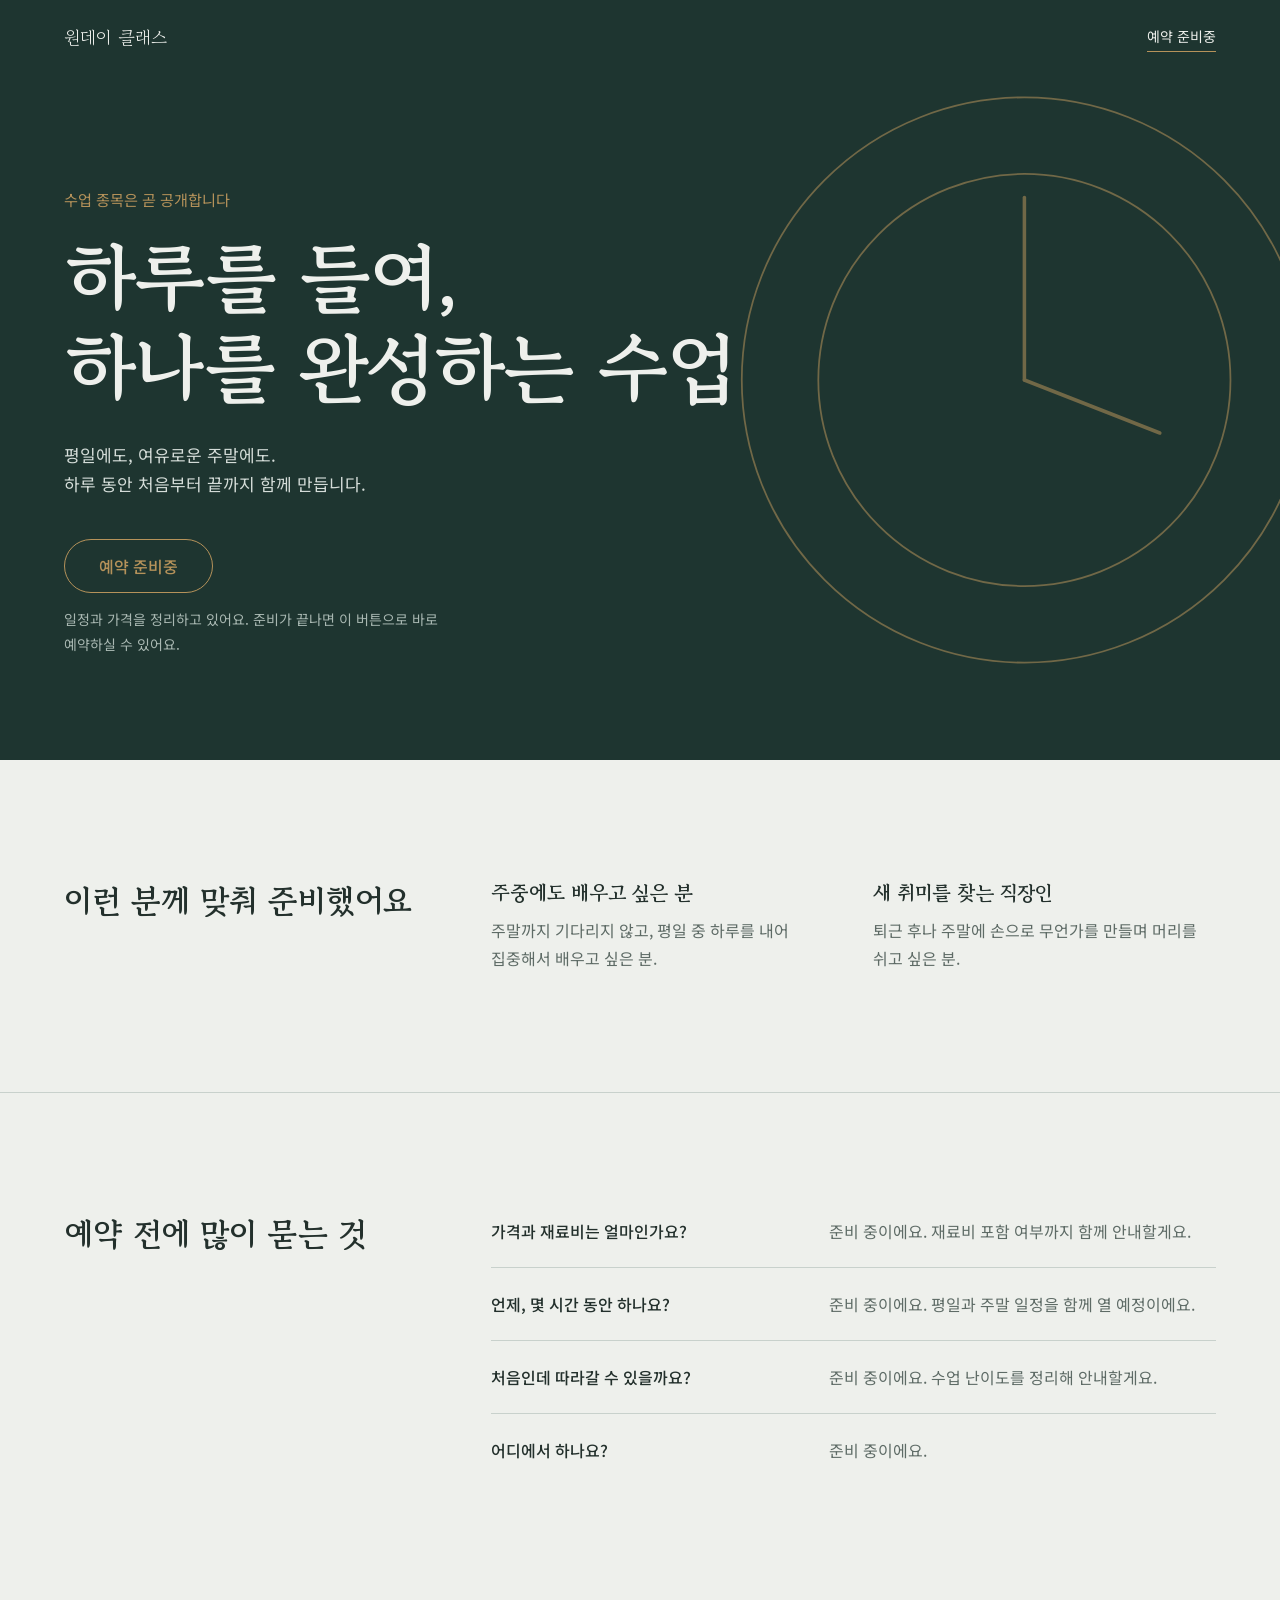
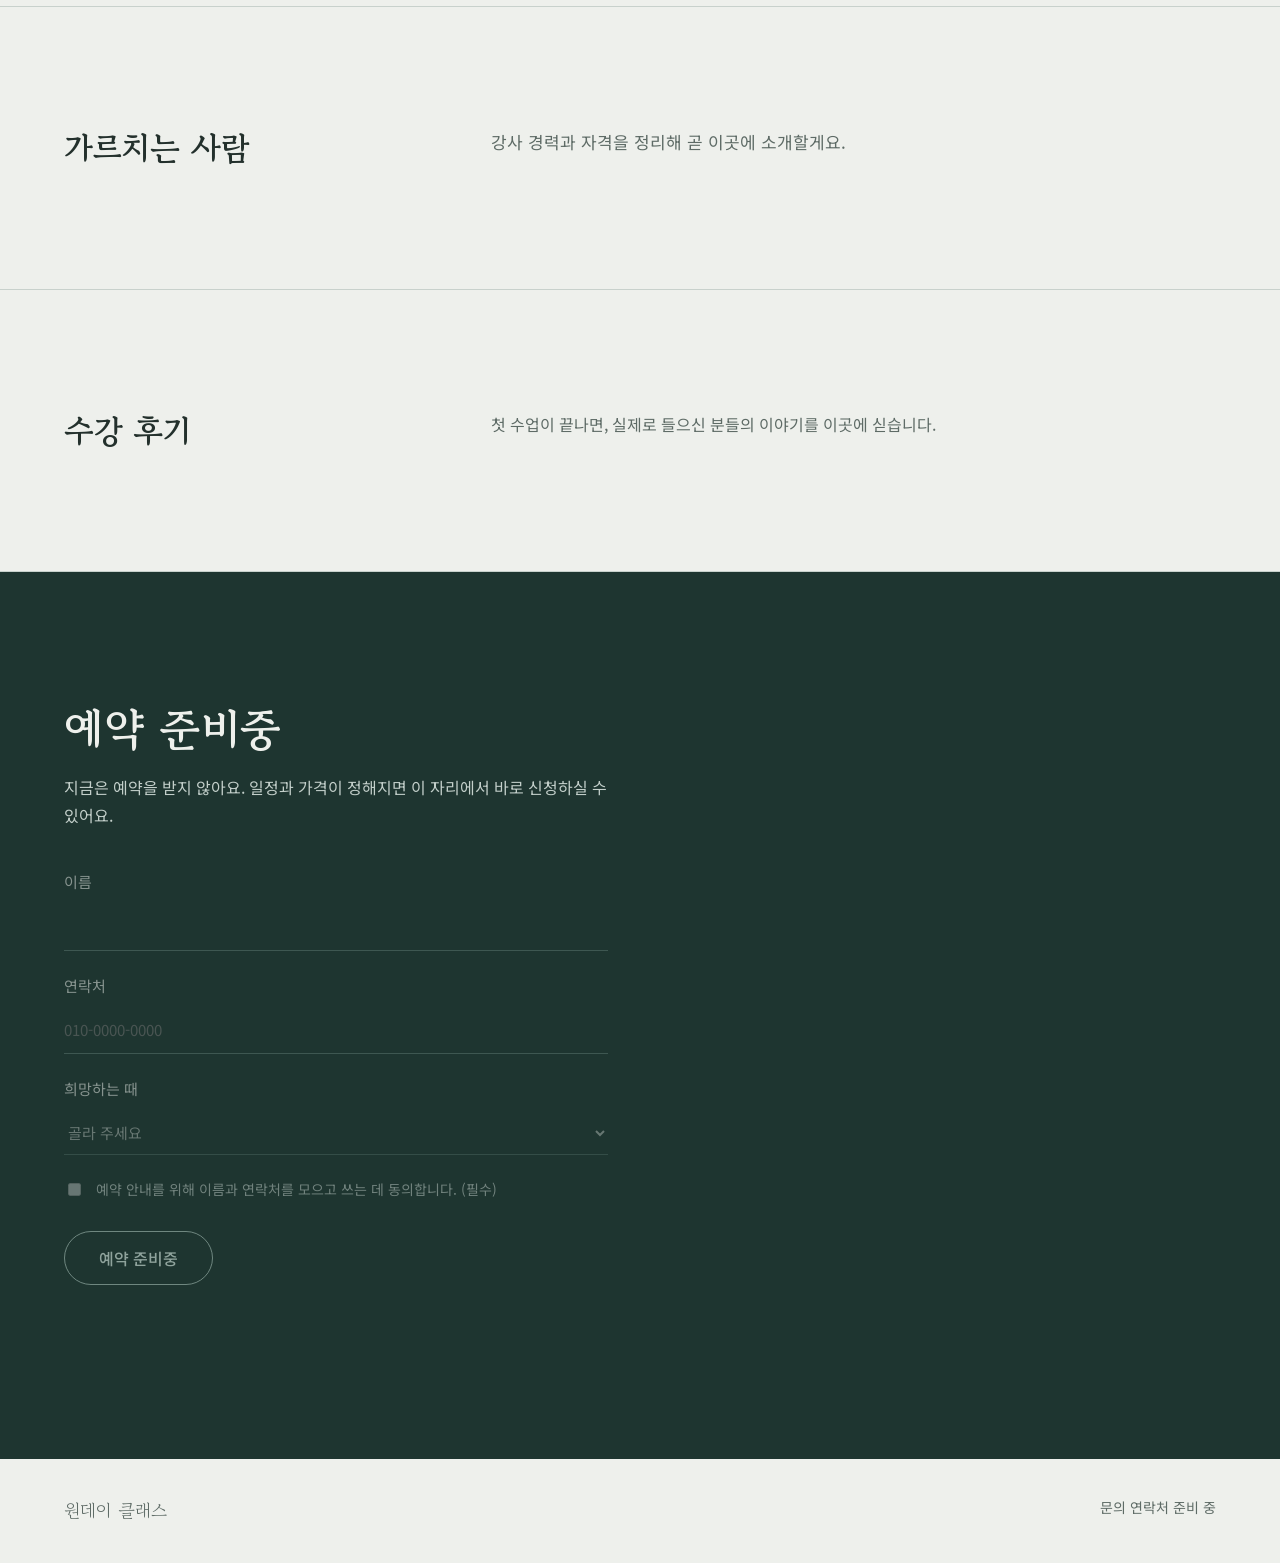
==== index.html @ a544579f "원데이 클래스 한 장짜리 사이트 추가 (예약은 준비중으로 잠금) Co-Authored-By: Claude Opus 5.5 <noreply@anthropic.com>" ====
<!doctype html>
<html lang="ko">
<head>
  <meta charset="utf-8">
  <meta name="viewport" content="width=device-width, initial-scale=1">
  <title>원데이 클래스 — 하루, 하나를 완성하는 수업</title>
  <meta name="description" content="평일에도 주말에도 들을 수 있는 원데이 클래스. 수업 일정과 가격은 지금 준비 중입니다.">
  <link rel="preconnect" href="https://fonts.googleapis.com">
  <link rel="preconnect" href="https://fonts.gstatic.com" crossorigin>
  <link href="https://fonts.googleapis.com/css2?family=Gowun+Batang:wght@400;700&family=Noto+Sans+KR:wght@400;500;700&display=swap" rel="stylesheet">
  <link rel="stylesheet" href="styles.css">
  <script src="config.js"></script>
</head>
<body>
  <header class="topbar">
    <a class="brand" href="#top">원데이 클래스</a>
    <a class="topbar-cta" href="#reserve" data-booking-label>예약 준비중</a>
  </header>

  <main id="top">
    <section class="hero">
      <div class="hero-inner">
        <p class="hero-class" data-fact="className" data-empty="수업 종목은 곧 공개합니다"></p>
        <h1>하루를 들여,<br>하나를 완성하는 수업</h1>
        <p class="hero-sub">평일에도, 여유로운 주말에도.<br>하루 동안 처음부터 끝까지 함께 만듭니다.</p>
        <div class="hero-actions">
          <a class="btn" href="#reserve" data-booking-button aria-disabled="true">예약 준비중</a>
          <p class="hero-note" data-booking-note>일정과 가격을 정리하고 있어요. 준비가 끝나면 이 버튼으로 바로 예약하실 수 있어요.</p>
        </div>
      </div>
      <svg class="hero-dial" viewBox="0 0 200 200" aria-hidden="true">
        <circle cx="100" cy="100" r="96" />
        <circle cx="100" cy="100" r="70" />
        <line x1="100" y1="100" x2="100" y2="38" />
        <line x1="100" y1="100" x2="146" y2="118" />
      </svg>
    </section>

    <section class="block audience" aria-labelledby="audience-title">
      <h2 id="audience-title">이런 분께 맞춰 준비했어요</h2>
      <div class="audience-list">
        <div>
          <h3>주중에도 배우고 싶은 분</h3>
          <p>주말까지 기다리지 않고, 평일 중 하루를 내어 집중해서 배우고 싶은 분.</p>
        </div>
        <div>
          <h3>새 취미를 찾는 직장인</h3>
          <p>퇴근 후나 주말에 손으로 무언가를 만들며 머리를 쉬고 싶은 분.</p>
        </div>
      </div>
    </section>

    <section class="block faq" aria-labelledby="faq-title">
      <h2 id="faq-title">예약 전에 많이 묻는 것</h2>
      <dl>
        <div class="faq-row">
          <dt>가격과 재료비는 얼마인가요?</dt>
          <dd data-fact="price" data-empty="준비 중이에요. 재료비 포함 여부까지 함께 안내할게요."></dd>
        </div>
        <div class="faq-row">
          <dt>언제, 몇 시간 동안 하나요?</dt>
          <dd data-fact="schedule" data-empty="준비 중이에요. 평일과 주말 일정을 함께 열 예정이에요."></dd>
        </div>
        <div class="faq-row">
          <dt>처음인데 따라갈 수 있을까요?</dt>
          <dd data-fact="beginner" data-empty="준비 중이에요. 수업 난이도를 정리해 안내할게요."></dd>
        </div>
        <div class="faq-row">
          <dt>어디에서 하나요?</dt>
          <dd data-fact="location" data-empty="준비 중이에요."></dd>
        </div>
      </dl>
    </section>

    <section class="block teacher" aria-labelledby="teacher-title">
      <h2 id="teacher-title">가르치는 사람</h2>
      <p class="teacher-text" data-fact="teacher" data-empty="강사 경력과 자격을 정리해 곧 이곳에 소개할게요."></p>
    </section>

    <section class="block reviews" aria-labelledby="reviews-title">
      <h2 id="reviews-title">수강 후기</h2>
      <p class="muted">첫 수업이 끝나면, 실제로 들으신 분들의 이야기를 이곳에 싣습니다.</p>
    </section>

    <section class="reserve" id="reserve" aria-labelledby="reserve-title">
      <div class="reserve-inner">
        <h2 id="reserve-title" data-booking-title>예약 준비중</h2>
        <p class="reserve-lead" data-booking-lead>지금은 예약을 받지 않아요. 일정과 가격이 정해지면 이 자리에서 바로 신청하실 수 있어요.</p>

        <form class="reserve-form" data-booking-form novalidate>
          <fieldset data-booking-fieldset disabled>
            <legend class="sr-only">예약 신청서</legend>
            <label>
              <span>이름</span>
              <input type="text" name="name" autocomplete="name" required>
            </label>
            <label>
              <span>연락처</span>
              <input type="tel" name="phone" autocomplete="tel" required placeholder="010-0000-0000">
            </label>
            <label>
              <span>희망하는 때</span>
              <select name="preferred" required>
                <option value="">골라 주세요</option>
                <option value="weekday">평일</option>
                <option value="weekend">주말</option>
              </select>
            </label>
            <label class="consent">
              <input type="checkbox" name="consent" required>
              <span>예약 안내를 위해 이름과 연락처를 모으고 쓰는 데 동의합니다. (필수)</span>
            </label>
            <button class="btn btn-dark" type="submit" data-booking-submit>예약 준비중</button>
          </fieldset>
          <p class="form-status" role="status" data-booking-status></p>
        </form>
      </div>
    </section>
  </main>

  <footer class="footer">
    <p class="brand">원데이 클래스</p>
    <p>문의 <span data-fact="contact" data-empty="연락처 준비 중"></span></p>
  </footer>

  <script src="main.js"></script>
</body>
</html>
---- styles.css ----
:root {
  --pine: #1E3530;      /* 깊은 소나무색 — 첫 화면과 예약 영역 */
  --pine-soft: #2C4A43;
  --stone: #EEF0EC;     /* 차가운 돌빛 바탕 */
  --brass: #B5925A;     /* 놋쇠빛 포인트 — 아껴서 씀 */
  --ink: #23302C;       /* 본문 글자 */
  --mist: #C8D1CC;      /* 구분선 */
  --muted: #5E6B66;

  --serif: "Gowun Batang", "Nanum Myeongjo", serif;
  --sans: "Noto Sans KR", system-ui, sans-serif;

  --gutter: clamp(20px, 5vw, 64px);
  --measure: 38rem;
}

* { box-sizing: border-box; }

html { scroll-behavior: smooth; }
@media (prefers-reduced-motion: reduce) {
  html { scroll-behavior: auto; }
}

body {
  margin: 0;
  background: var(--stone);
  color: var(--ink);
  font-family: var(--sans);
  font-size: 1rem;
  line-height: 1.75;
  word-break: keep-all;
  -webkit-font-smoothing: antialiased;
}

h1, h2, h3 {
  font-family: var(--serif);
  font-weight: 700;
  line-height: 1.3;
  margin: 0;
}

a { color: inherit; }

:focus-visible {
  outline: 2px solid var(--brass);
  outline-offset: 3px;
}

.sr-only {
  position: absolute; width: 1px; height: 1px;
  overflow: hidden; clip: rect(0 0 0 0); white-space: nowrap;
}

/* 윗줄 */
.topbar {
  position: absolute; inset: 0 0 auto 0; z-index: 2;
  display: flex; justify-content: space-between; align-items: center;
  padding: 22px var(--gutter);
  color: var(--stone);
}
.brand {
  font-family: var(--serif);
  font-size: 1.125rem;
  text-decoration: none;
  margin: 0;
}
.topbar-cta {
  font-size: .875rem;
  text-decoration: none;
  border-bottom: 1px solid var(--brass);
  padding-bottom: 2px;
}

/* 첫 화면 */
.hero {
  position: relative;
  overflow: hidden;
  background: var(--pine);
  color: var(--stone);
  min-height: min(92vh, 760px);
  display: flex; align-items: flex-end;
  padding: 140px var(--gutter) clamp(56px, 9vw, 104px);
}
.hero-inner { position: relative; z-index: 1; max-width: 44rem; }
.hero-class {
  color: var(--brass);
  font-size: .95rem;
  margin: 0 0 20px;
}
.hero h1 {
  font-size: clamp(2.4rem, 6.4vw, 4.75rem);
  letter-spacing: -0.02em;
  line-height: 1.18;
}
.hero-sub {
  margin: 28px 0 0;
  max-width: 30rem;
  color: #D5DDD9;
  font-size: 1.0625rem;
}
.hero-actions { margin-top: 40px; }
.hero-note {
  margin: 14px 0 0;
  font-size: .875rem;
  color: #A9B8B2;
  max-width: 26rem;
}

/* 첫 화면의 시계 모양 — '하루'를 나타내는 단 하나의 장식 */
.hero-dial {
  position: absolute;
  right: calc(var(--gutter) * -1 + 2vw);
  top: 50%;
  width: clamp(280px, 46vw, 620px);
  transform: translateY(-50%);
  fill: none;
  stroke: var(--brass);
  stroke-width: .6;
  opacity: .55;
}
.hero-dial line { stroke-width: 1.2; stroke-linecap: round; }

/* 버튼 */
.btn {
  display: inline-block;
  font: 500 1rem/1 var(--sans);
  padding: 18px 34px;
  border: 1px solid var(--brass);
  background: var(--brass);
  color: var(--pine);
  text-decoration: none;
  border-radius: 999px;
  cursor: pointer;
  transition: background-color .2s, color .2s;
}
.btn:hover { background: transparent; color: var(--brass); }
.btn.is-closed,
.btn:disabled {
  background: transparent;
  color: var(--brass);
  cursor: not-allowed;
}
.btn-dark { background: var(--stone); border-color: var(--stone); color: var(--pine); }
.btn-dark:hover { background: transparent; color: var(--stone); }
.btn-dark:disabled { background: transparent; border-color: #6F8780; color: #8FA39C; }

/* 본문 영역 */
.block {
  padding: clamp(64px, 10vw, 120px) var(--gutter);
  display: grid;
  grid-template-columns: minmax(0, 1fr) minmax(0, 2fr);
  gap: 24px 64px;
  border-bottom: 1px solid var(--mist);
}
.block h2 { font-size: clamp(1.5rem, 2.6vw, 2rem); }
.muted { color: var(--muted); margin: 0; }

.audience-list {
  display: grid;
  grid-template-columns: repeat(2, minmax(0, 1fr));
  gap: 40px;
}
.audience-list h3 { font-size: 1.25rem; margin-bottom: 10px; }
.audience-list p { margin: 0; color: var(--muted); }

.faq dl { margin: 0; }
.faq-row {
  display: grid;
  grid-template-columns: minmax(0, 1fr) minmax(0, 1.3fr);
  gap: 8px 40px;
  padding: 22px 0;
  border-top: 1px solid var(--mist);
}
.faq-row:first-child { border-top: 0; padding-top: 4px; }
.faq dt { font-weight: 500; }
.faq dd { margin: 0; color: var(--muted); }
.faq dd.is-set, .teacher-text.is-set { color: var(--ink); }

.teacher-text { margin: 0; max-width: var(--measure); color: var(--muted); font-size: 1.0625rem; }

/* 예약 */
.reserve {
  background: var(--pine);
  color: var(--stone);
  padding: clamp(72px, 11vw, 128px) var(--gutter);
}
.reserve-inner { max-width: 34rem; }
.reserve h2 { font-size: clamp(1.9rem, 4vw, 2.75rem); }
.reserve-lead { color: #C3CFCA; margin: 16px 0 40px; }

.reserve-form fieldset { border: 0; margin: 0; padding: 0; display: grid; gap: 22px; }
.reserve-form fieldset:disabled label { opacity: .5; }
.reserve-form label { display: grid; gap: 8px; font-size: .9375rem; }
.reserve-form input[type="text"],
.reserve-form input[type="tel"],
.reserve-form select {
  font: inherit;
  color: var(--stone);
  background: transparent;
  border: 0;
  border-bottom: 1px solid #5F7A72;
  padding: 10px 0;
  border-radius: 0;
}
.reserve-form select option { color: var(--ink); }
.reserve-form input:focus-visible,
.reserve-form select:focus-visible { outline: none; border-bottom-color: var(--brass); }
.reserve-form .consent {
  grid-template-columns: auto 1fr;
  align-items: start;
  gap: 12px;
  font-size: .875rem;
  color: #C3CFCA;
}
.reserve-form .consent input { margin-top: 6px; accent-color: var(--brass); }
.reserve-form .btn { justify-self: start; margin-top: 8px; }
.form-status { min-height: 1.75em; margin: 18px 0 0; color: var(--brass); }

/* 아랫줄 */
.footer {
  display: flex; justify-content: space-between; flex-wrap: wrap; gap: 8px 24px;
  padding: 36px var(--gutter);
  font-size: .875rem;
  color: var(--muted);
}
.footer p { margin: 0; }

/* 휴대폰 */
@media (max-width: 760px) {
  .block { grid-template-columns: 1fr; }
  .audience-list { grid-template-columns: 1fr; gap: 28px; }
  .faq-row { grid-template-columns: 1fr; }
  .hero-dial { top: 18%; right: -30%; width: 120vw; opacity: .3; }
  .hero h1 br { display: none; }
}
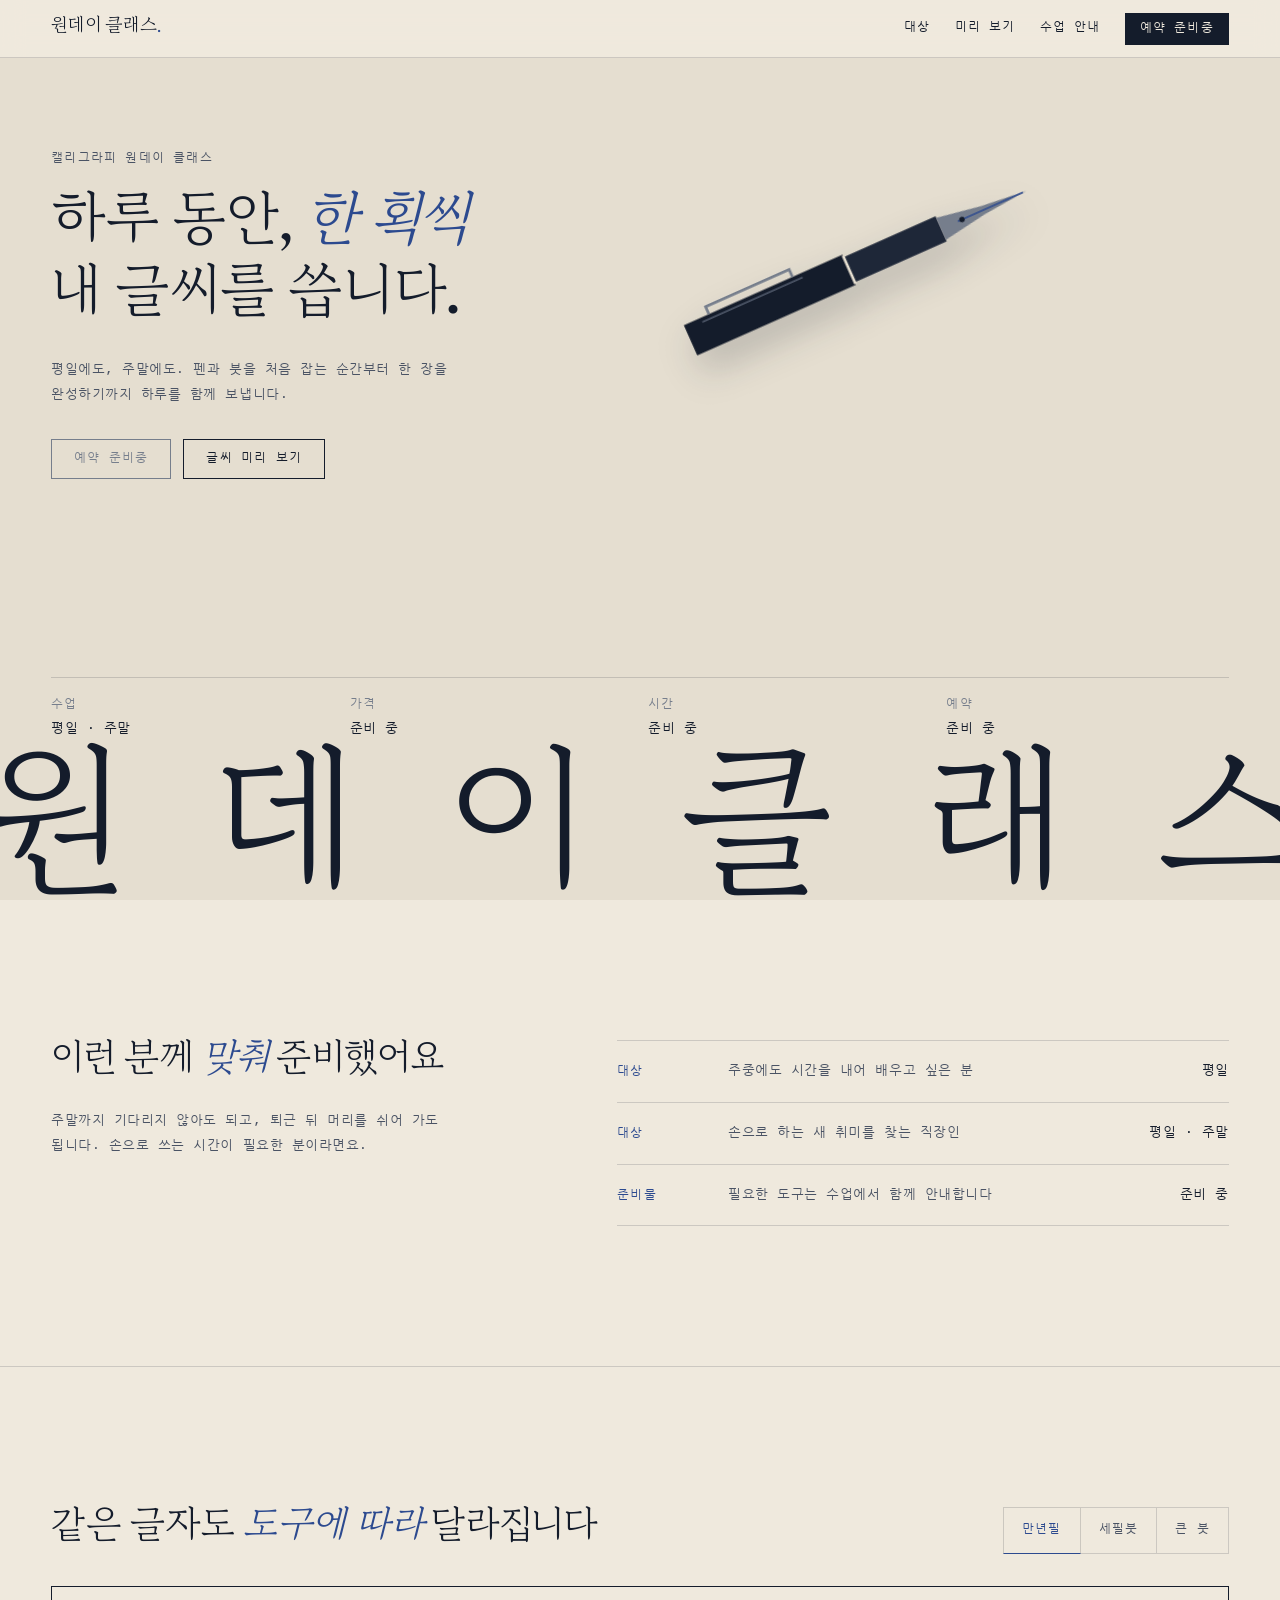
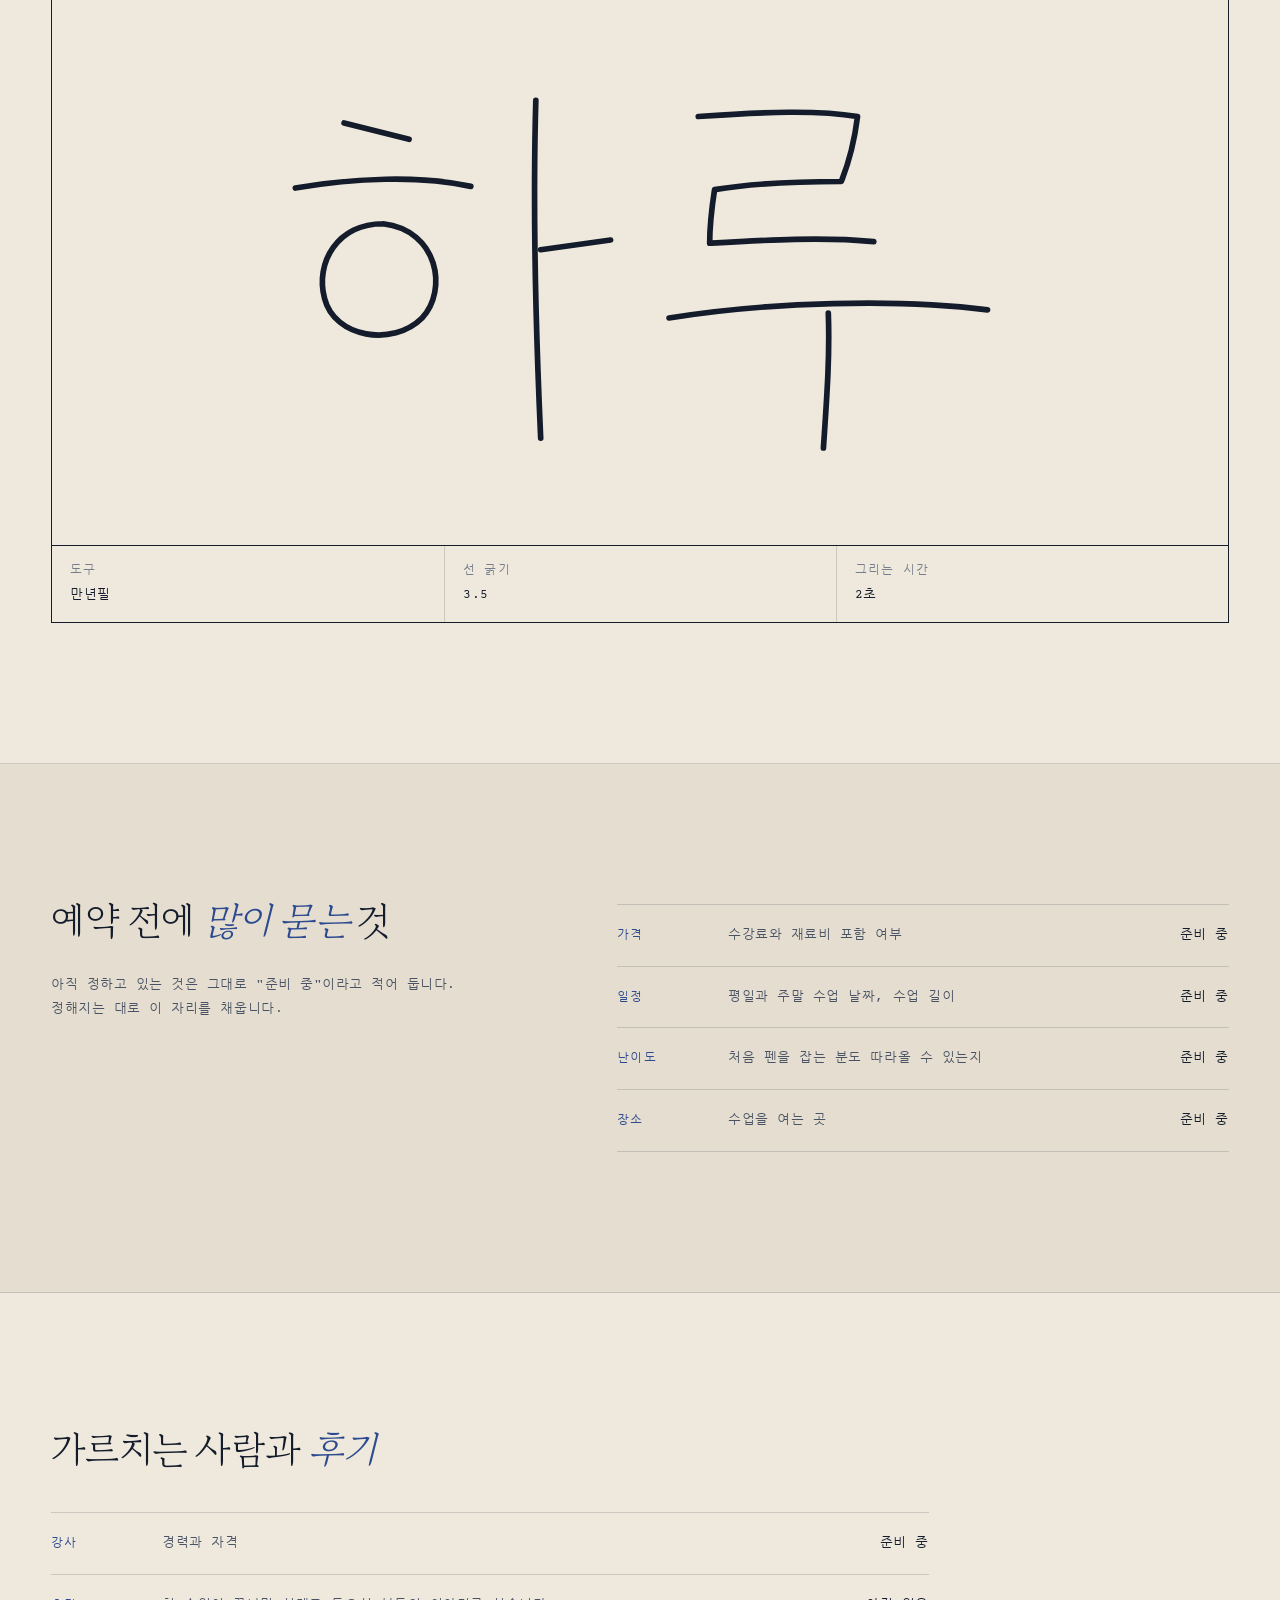
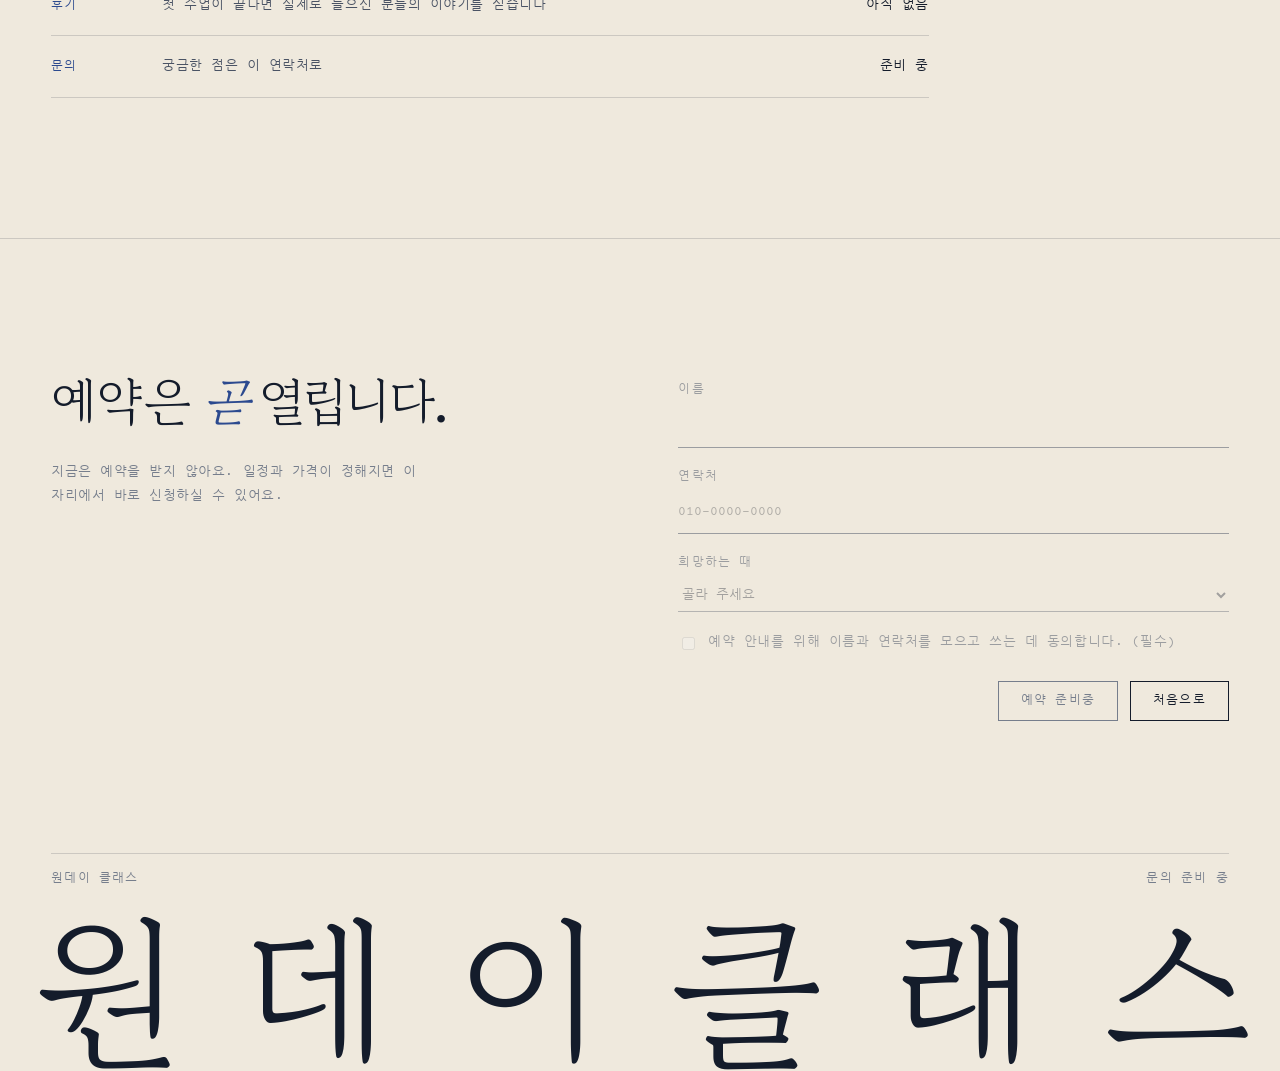
==== commit d9ec5e4f: "만년필이 따라다니고 글씨가 써지는 캘리그라피 디자인으로 사이트 새로 만들기 Co-Authored-By: Claude Opus 5.5 <noreply@anthropic.com>" ====
--- a/index.html
+++ b/index.html
@@ -3,125 +3,200 @@
 <head>
   <meta charset="utf-8">
   <meta name="viewport" content="width=device-width, initial-scale=1">
-  <title>원데이 클래스 — 하루, 하나를 완성하는 수업</title>
-  <meta name="description" content="평일에도 주말에도 들을 수 있는 원데이 클래스. 수업 일정과 가격은 지금 준비 중입니다.">
+  <title>원데이 클래스 — 하루 동안 한 획씩 쓰는 캘리그라피</title>
+  <meta name="description" content="평일에도 주말에도 들을 수 있는 캘리그라피 원데이 클래스. 수업 일정과 가격은 지금 준비 중입니다.">
   <link rel="preconnect" href="https://fonts.googleapis.com">
   <link rel="preconnect" href="https://fonts.gstatic.com" crossorigin>
-  <link href="https://fonts.googleapis.com/css2?family=Gowun+Batang:wght@400;700&family=Noto+Sans+KR:wght@400;500;700&display=swap" rel="stylesheet">
+  <link href="https://fonts.googleapis.com/css2?family=Newsreader:ital,opsz,wght@0,6..72,400..600;1,6..72,400..600&family=Courier+Prime:wght@400;700&family=Gowun+Batang:wght@400;700&family=Nanum+Gothic+Coding:wght@400;700&display=swap" rel="stylesheet">
   <link rel="stylesheet" href="styles.css">
   <script src="config.js"></script>
 </head>
 <body>
-  <header class="topbar">
-    <a class="brand" href="#top">원데이 클래스</a>
-    <a class="topbar-cta" href="#reserve" data-booking-label>예약 준비중</a>
-  </header>
+  <nav class="nav" aria-label="주요 메뉴">
+    <a class="nav-mark" href="#top">원데이 클래스<span>.</span></a>
+    <div class="nav-links">
+      <a href="#for">대상</a>
+      <a href="#demo">미리 보기</a>
+      <a href="#info">수업 안내</a>
+      <a class="btn btn-small" href="#reserve" data-booking-label>예약 준비중</a>
+    </div>
+  </nav>
+
+  <!-- 화면을 따라다니는 만년필 (하나만 두고 스크롤에 맞춰 움직임) -->
+  <div class="traveller" aria-hidden="true" data-traveller>
+    <svg viewBox="0 0 420 70">
+      <rect x="10" y="17" width="190" height="36" fill="#141C2B"/>
+      <rect x="200" y="20" width="110" height="30" fill="#1E2738"/>
+      <line x1="200" y1="18" x2="200" y2="52" stroke="#E5DED0" stroke-width="3"/>
+      <line x1="30" y1="22" x2="150" y2="22" stroke="#4A5364" stroke-width="2"/>
+      <path d="M40 17 L40 8 L140 8 L140 17" fill="none" stroke="#767E8C" stroke-width="3"/>
+      <path d="M310 22 L360 30 L412 35 L360 40 L310 48 Z" fill="#767E8C"/>
+      <line x1="330" y1="35" x2="408" y2="35" stroke="#2C4A8F" stroke-width="1.5"/>
+      <circle cx="335" cy="35" r="3" fill="#141C2B"/>
+    </svg>
+  </div>
 
   <main id="top">
-    <section class="hero">
-      <div class="hero-inner">
-        <p class="hero-class" data-fact="className" data-empty="수업 종목은 곧 공개합니다"></p>
-        <h1>하루를 들여,<br>하나를 완성하는 수업</h1>
-        <p class="hero-sub">평일에도, 여유로운 주말에도.<br>하루 동안 처음부터 끝까지 함께 만듭니다.</p>
-        <div class="hero-actions">
+    <header class="hero">
+      <div class="hero-copy">
+        <p class="kicker" data-fact="className" data-empty="원데이 클래스"></p>
+        <h1>하루 동안, <em>한 획씩</em><br>내 글씨를 씁니다.</h1>
+        <p class="lede">평일에도, 주말에도. 펜과 붓을 처음 잡는 순간부터 한 장을 완성하기까지 하루를 함께 보냅니다.</p>
+        <div class="actions">
           <a class="btn" href="#reserve" data-booking-button aria-disabled="true">예약 준비중</a>
-          <p class="hero-note" data-booking-note>일정과 가격을 정리하고 있어요. 준비가 끝나면 이 버튼으로 바로 예약하실 수 있어요.</p>
-        </div>
-      </div>
-      <svg class="hero-dial" viewBox="0 0 200 200" aria-hidden="true">
-        <circle cx="100" cy="100" r="96" />
-        <circle cx="100" cy="100" r="70" />
-        <line x1="100" y1="100" x2="100" y2="38" />
-        <line x1="100" y1="100" x2="146" y2="118" />
-      </svg>
-    </section>
-
-    <section class="block audience" aria-labelledby="audience-title">
-      <h2 id="audience-title">이런 분께 맞춰 준비했어요</h2>
-      <div class="audience-list">
+          <a class="btn btn-ghost" href="#demo">글씨 미리 보기</a>
+        </div>
+      </div>
+      <dl class="spec-strip">
+        <div><dt>수업</dt><dd>평일 · 주말</dd></div>
+        <div><dt>가격</dt><dd data-fact="price" data-empty="준비 중"></dd></div>
+        <div><dt>시간</dt><dd data-fact="schedule" data-empty="준비 중"></dd></div>
+        <div><dt>예약</dt><dd data-booking-short>준비 중</dd></div>
+      </dl>
+      <p class="wordmark" data-wordmark aria-hidden="true">원데이클래스</p>
+    </header>
+
+    <section class="split" id="for" aria-labelledby="for-title">
+      <div class="split-head" data-reveal>
+        <h2 id="for-title">이런 분께 <em>맞춰</em> 준비했어요</h2>
+        <p class="lede">주말까지 기다리지 않아도 되고, 퇴근 뒤 머리를 쉬어 가도 됩니다. 손으로 쓰는 시간이 필요한 분이라면요.</p>
+      </div>
+      <dl class="rows" data-reveal>
+        <div class="row">
+          <dt>대상</dt>
+          <dd>주중에도 시간을 내어 배우고 싶은 분</dd>
+          <dd class="val">평일</dd>
+        </div>
+        <div class="row">
+          <dt>대상</dt>
+          <dd>손으로 하는 새 취미를 찾는 직장인</dd>
+          <dd class="val">평일 · 주말</dd>
+        </div>
+        <div class="row">
+          <dt>준비물</dt>
+          <dd>필요한 도구는 수업에서 함께 안내합니다</dd>
+          <dd class="val" data-fact="materials" data-empty="준비 중"></dd>
+        </div>
+      </dl>
+    </section>
+
+    <section class="demo" id="demo" aria-labelledby="demo-title">
+      <div class="demo-head" data-reveal>
+        <h2 id="demo-title">같은 글자도 <em>도구에 따라</em> 달라집니다</h2>
+        <div class="variants" role="group" aria-label="도구 고르기">
+          <button type="button" class="variant" aria-pressed="true" data-variant="pen">만년필</button>
+          <button type="button" class="variant" aria-pressed="false" data-variant="fine">세필붓</button>
+          <button type="button" class="variant" aria-pressed="false" data-variant="brush">큰 붓</button>
+        </div>
+      </div>
+      <figure class="panel" data-reveal>
+        <svg class="writing" viewBox="0 0 520 300" role="img" aria-labelledby="writing-label" data-writing>
+          <title id="writing-label">'하루'라는 글자가 한 획씩 써지는 모습</title>
+          <g fill="none" stroke="#141C2B" stroke-linecap="round" stroke-linejoin="round">
+            <path d="M78 62 L118 72"/>
+            <path d="M48 102 C84 96,124 94,156 101"/>
+            <path d="M102 124 C74 124,60 148,66 170 C72 194,108 200,126 182 C142 165,136 128,102 124"/>
+            <path d="M196 48 C194 118,196 190,199 256"/>
+            <path d="M199 140 L242 134"/>
+            <path d="M296 58 C338 55,370 54,394 58 C392 74,388 88,384 98 C352 98,324 100,306 103 C304 116,303 126,303 136 C338 134,372 132,404 135"/>
+            <path d="M278 182 C340 172,420 170,474 177"/>
+            <path d="M376 179 C377 206,375 232,373 262"/>
+          </g>
+        </svg>
+        <figcaption>
+          <dl class="facts">
+            <div><dt>도구</dt><dd data-fact-out="tool">만년필</dd></div>
+            <div><dt>선 굵기</dt><dd data-fact-out="width">3.5</dd></div>
+            <div><dt>그리는 시간</dt><dd data-fact-out="time">2초</dd></div>
+          </dl>
+        </figcaption>
+      </figure>
+    </section>
+
+    <section class="split alt" id="info" aria-labelledby="info-title">
+      <div class="split-head" data-reveal>
+        <h2 id="info-title">예약 전에 <em>많이 묻는</em> 것</h2>
+        <p class="lede">아직 정하고 있는 것은 그대로 "준비 중"이라고 적어 둡니다. 정해지는 대로 이 자리를 채웁니다.</p>
+      </div>
+      <dl class="rows" data-reveal>
+        <div class="row">
+          <dt>가격</dt>
+          <dd>수강료와 재료비 포함 여부</dd>
+          <dd class="val" data-fact="price" data-empty="준비 중"></dd>
+        </div>
+        <div class="row">
+          <dt>일정</dt>
+          <dd>평일과 주말 수업 날짜, 수업 길이</dd>
+          <dd class="val" data-fact="schedule" data-empty="준비 중"></dd>
+        </div>
+        <div class="row">
+          <dt>난이도</dt>
+          <dd>처음 펜을 잡는 분도 따라올 수 있는지</dd>
+          <dd class="val" data-fact="beginner" data-empty="준비 중"></dd>
+        </div>
+        <div class="row">
+          <dt>장소</dt>
+          <dd>수업을 여는 곳</dd>
+          <dd class="val" data-fact="location" data-empty="준비 중"></dd>
+        </div>
+      </dl>
+    </section>
+
+    <section class="measure" aria-labelledby="who-title">
+      <h2 id="who-title" data-reveal>가르치는 사람과 <em>후기</em></h2>
+      <dl class="rows" data-reveal>
+        <div class="row">
+          <dt>강사</dt>
+          <dd>경력과 자격</dd>
+          <dd class="val" data-fact="teacher" data-empty="준비 중"></dd>
+        </div>
+        <div class="row">
+          <dt>후기</dt>
+          <dd>첫 수업이 끝나면 실제로 들으신 분들의 이야기를 싣습니다</dd>
+          <dd class="val">아직 없음</dd>
+        </div>
+        <div class="row">
+          <dt>문의</dt>
+          <dd>궁금한 점은 이 연락처로</dd>
+          <dd class="val" data-fact="contact" data-empty="준비 중"></dd>
+        </div>
+      </dl>
+    </section>
+
+    <section class="close" id="reserve" aria-labelledby="reserve-title">
+      <div class="close-top">
         <div>
-          <h3>주중에도 배우고 싶은 분</h3>
-          <p>주말까지 기다리지 않고, 평일 중 하루를 내어 집중해서 배우고 싶은 분.</p>
-        </div>
-        <div>
-          <h3>새 취미를 찾는 직장인</h3>
-          <p>퇴근 후나 주말에 손으로 무언가를 만들며 머리를 쉬고 싶은 분.</p>
-        </div>
-      </div>
-    </section>
-
-    <section class="block faq" aria-labelledby="faq-title">
-      <h2 id="faq-title">예약 전에 많이 묻는 것</h2>
-      <dl>
-        <div class="faq-row">
-          <dt>가격과 재료비는 얼마인가요?</dt>
-          <dd data-fact="price" data-empty="준비 중이에요. 재료비 포함 여부까지 함께 안내할게요."></dd>
-        </div>
-        <div class="faq-row">
-          <dt>언제, 몇 시간 동안 하나요?</dt>
-          <dd data-fact="schedule" data-empty="준비 중이에요. 평일과 주말 일정을 함께 열 예정이에요."></dd>
-        </div>
-        <div class="faq-row">
-          <dt>처음인데 따라갈 수 있을까요?</dt>
-          <dd data-fact="beginner" data-empty="준비 중이에요. 수업 난이도를 정리해 안내할게요."></dd>
-        </div>
-        <div class="faq-row">
-          <dt>어디에서 하나요?</dt>
-          <dd data-fact="location" data-empty="준비 중이에요."></dd>
-        </div>
-      </dl>
-    </section>
-
-    <section class="block teacher" aria-labelledby="teacher-title">
-      <h2 id="teacher-title">가르치는 사람</h2>
-      <p class="teacher-text" data-fact="teacher" data-empty="강사 경력과 자격을 정리해 곧 이곳에 소개할게요."></p>
-    </section>
-
-    <section class="block reviews" aria-labelledby="reviews-title">
-      <h2 id="reviews-title">수강 후기</h2>
-      <p class="muted">첫 수업이 끝나면, 실제로 들으신 분들의 이야기를 이곳에 싣습니다.</p>
-    </section>
-
-    <section class="reserve" id="reserve" aria-labelledby="reserve-title">
-      <div class="reserve-inner">
-        <h2 id="reserve-title" data-booking-title>예약 준비중</h2>
-        <p class="reserve-lead" data-booking-lead>지금은 예약을 받지 않아요. 일정과 가격이 정해지면 이 자리에서 바로 신청하실 수 있어요.</p>
-
-        <form class="reserve-form" data-booking-form novalidate>
+          <h2 id="reserve-title" data-booking-title>예약은 <em>곧</em> 열립니다.</h2>
+          <p class="fine" data-booking-lead>지금은 예약을 받지 않아요. 일정과 가격이 정해지면 이 자리에서 바로 신청하실 수 있어요.</p>
+        </div>
+        <form class="form" data-booking-form novalidate>
           <fieldset data-booking-fieldset disabled>
             <legend class="sr-only">예약 신청서</legend>
-            <label>
-              <span>이름</span>
-              <input type="text" name="name" autocomplete="name" required>
-            </label>
-            <label>
-              <span>연락처</span>
-              <input type="tel" name="phone" autocomplete="tel" required placeholder="010-0000-0000">
-            </label>
-            <label>
-              <span>희망하는 때</span>
+            <label><span>이름</span><input type="text" name="name" autocomplete="name" required></label>
+            <label><span>연락처</span><input type="tel" name="phone" autocomplete="tel" required placeholder="010-0000-0000"></label>
+            <label><span>희망하는 때</span>
               <select name="preferred" required>
                 <option value="">골라 주세요</option>
                 <option value="weekday">평일</option>
                 <option value="weekend">주말</option>
               </select>
             </label>
-            <label class="consent">
-              <input type="checkbox" name="consent" required>
-              <span>예약 안내를 위해 이름과 연락처를 모으고 쓰는 데 동의합니다. (필수)</span>
-            </label>
-            <button class="btn btn-dark" type="submit" data-booking-submit>예약 준비중</button>
+            <label class="consent"><input type="checkbox" name="consent" required><span>예약 안내를 위해 이름과 연락처를 모으고 쓰는 데 동의합니다. (필수)</span></label>
+            <div class="actions">
+              <button class="btn" type="submit" data-booking-submit>예약 준비중</button>
+              <a class="btn btn-ghost" href="#top">처음으로</a>
+            </div>
           </fieldset>
-          <p class="form-status" role="status" data-booking-status></p>
+          <p class="status" role="status" data-booking-status></p>
         </form>
       </div>
+      <footer class="foot">
+        <span>원데이 클래스</span>
+        <span>문의 <span data-fact="contact" data-empty="준비 중"></span></span>
+      </footer>
+      <p class="wordmark wordmark-close" aria-hidden="true">원데이클래스</p>
     </section>
   </main>
-
-  <footer class="footer">
-    <p class="brand">원데이 클래스</p>
-    <p>문의 <span data-fact="contact" data-empty="연락처 준비 중"></span></p>
-  </footer>
 
   <script src="main.js"></script>
 </body>
--- a/styles.css
+++ b/styles.css
@@ -1,235 +1,246 @@
 :root {
-  --pine: #1E3530;      /* 깊은 소나무색 — 첫 화면과 예약 영역 */
-  --pine-soft: #2C4A43;
-  --stone: #EEF0EC;     /* 차가운 돌빛 바탕 */
-  --brass: #B5925A;     /* 놋쇠빛 포인트 — 아껴서 씀 */
-  --ink: #23302C;       /* 본문 글자 */
-  --mist: #C8D1CC;      /* 구분선 */
-  --muted: #5E6B66;
-
-  --serif: "Gowun Batang", "Nanum Myeongjo", serif;
-  --sans: "Noto Sans KR", system-ui, sans-serif;
-
-  --gutter: clamp(20px, 5vw, 64px);
-  --measure: 38rem;
+  --ground: #EFE9DD;
+  --ground-2: #E5DED0;
+  --ink: #141C2B;
+  --ink-2: #4A5364;
+  --muted: #767E8C;
+  --blue: #2C4A8F;          /* 글자·선에만 쓴다. 면을 칠하지 않는다 */
+  --hair: rgba(20, 28, 43, .16);
+
+  --serif: "Newsreader", "Gowun Batang", serif;
+  --mono: "Courier Prime", "Nanum Gothic Coding", monospace;
+
+  --gutter: clamp(16px, 4vw, 56px);
+  --nav: 58px;
 }
 
 * { box-sizing: border-box; }
-
-html { scroll-behavior: smooth; }
-@media (prefers-reduced-motion: reduce) {
-  html { scroll-behavior: auto; }
-}
+html { scroll-behavior: smooth; scroll-padding-top: var(--nav); }
+@media (prefers-reduced-motion: reduce) { html { scroll-behavior: auto; } }
 
 body {
   margin: 0;
-  background: var(--stone);
+  background: var(--ground);
   color: var(--ink);
-  font-family: var(--sans);
-  font-size: 1rem;
-  line-height: 1.75;
+  font-family: var(--mono);
+  font-size: 13px;           /* 한글 고정폭 글꼴은 12px보다 한 단계 크게 */
+  letter-spacing: .04em;
+  line-height: 1.9;
   word-break: keep-all;
+  overflow-x: hidden;
   -webkit-font-smoothing: antialiased;
 }
 
-h1, h2, h3 {
+h1, h2 {
   font-family: var(--serif);
-  font-weight: 700;
-  line-height: 1.3;
+  font-weight: 500;
+  letter-spacing: -.02em;
+  line-height: 1.22;
   margin: 0;
 }
-
+em { font-style: italic; color: var(--blue); }
 a { color: inherit; }
-
-:focus-visible {
-  outline: 2px solid var(--brass);
-  outline-offset: 3px;
-}
-
-.sr-only {
-  position: absolute; width: 1px; height: 1px;
-  overflow: hidden; clip: rect(0 0 0 0); white-space: nowrap;
-}
+:focus-visible { outline: 1px solid var(--blue); outline-offset: 3px; }
+.sr-only { position: absolute; width: 1px; height: 1px; overflow: hidden; clip: rect(0 0 0 0); white-space: nowrap; }
+
+/* 라벨 공통 */
+.kicker, dt, .nav-links a, .variant, .btn, .foot {
+  font-family: var(--mono);
+  font-size: 12px;
+  letter-spacing: .1em;
+  text-transform: uppercase;
+}
+
+/* 버튼 — 모서리 없이, 칠하는 색은 잉크만 */
+.btn {
+  display: inline-block;
+  padding: 13px 22px;
+  border: 1px solid var(--ink);
+  border-radius: 0;
+  background: var(--ink);
+  color: var(--ground);
+  text-decoration: none;
+  cursor: pointer;
+  line-height: 1;
+}
+.btn:hover { background: transparent; color: var(--ink); }
+.btn-ghost { background: transparent; color: var(--ink); }
+.btn-ghost:hover { color: var(--blue); border-color: var(--blue); }
+.btn.is-closed, .btn:disabled {
+  background: transparent; color: var(--muted); border-color: var(--muted); cursor: not-allowed;
+}
+.btn-small { padding: 9px 14px; }
 
 /* 윗줄 */
-.topbar {
-  position: absolute; inset: 0 0 auto 0; z-index: 2;
-  display: flex; justify-content: space-between; align-items: center;
-  padding: 22px var(--gutter);
-  color: var(--stone);
-}
-.brand {
-  font-family: var(--serif);
-  font-size: 1.125rem;
-  text-decoration: none;
-  margin: 0;
-}
-.topbar-cta {
-  font-size: .875rem;
-  text-decoration: none;
-  border-bottom: 1px solid var(--brass);
-  padding-bottom: 2px;
-}
+.nav {
+  position: fixed; inset: 0 0 auto 0; z-index: 20;
+  height: var(--nav);
+  display: flex; align-items: center; justify-content: space-between;
+  padding: 0 var(--gutter);
+  background: rgba(239, 233, 221, .82);
+  backdrop-filter: blur(12px);
+  -webkit-backdrop-filter: blur(12px);
+  border-bottom: 1px solid var(--hair);
+}
+.nav-mark { font-family: var(--serif); font-size: 19px; text-decoration: none; letter-spacing: -.01em; }
+.nav-mark span { color: var(--blue); }
+.nav-links { display: flex; align-items: center; gap: 24px; }
+.nav-links a:not(.btn) { text-decoration: none; }
+.nav-links a:not(.btn):hover { color: var(--blue); }
+
+/* 따라다니는 만년필 */
+.traveller {
+  position: fixed; left: 0; top: 0; z-index: 5;
+  width: clamp(220px, 30vw, 440px);
+  pointer-events: none;
+  will-change: transform, opacity;
+  filter: drop-shadow(0 18px 18px rgba(20, 28, 43, .22));
+}
+.traveller svg { display: block; width: 100%; height: auto; }
+@media (prefers-reduced-motion: reduce) { .traveller { display: none; } }
 
 /* 첫 화면 */
 .hero {
   position: relative;
+  min-height: calc(100vh - var(--nav));
+  min-height: calc(100svh - var(--nav));
+  margin-top: var(--nav);
+  background: var(--ground-2);
   overflow: hidden;
-  background: var(--pine);
-  color: var(--stone);
-  min-height: min(92vh, 760px);
-  display: flex; align-items: flex-end;
-  padding: 140px var(--gutter) clamp(56px, 9vw, 104px);
-}
-.hero-inner { position: relative; z-index: 1; max-width: 44rem; }
-.hero-class {
-  color: var(--brass);
-  font-size: .95rem;
-  margin: 0 0 20px;
-}
-.hero h1 {
-  font-size: clamp(2.4rem, 6.4vw, 4.75rem);
-  letter-spacing: -0.02em;
-  line-height: 1.18;
-}
-.hero-sub {
-  margin: 28px 0 0;
-  max-width: 30rem;
-  color: #D5DDD9;
-  font-size: 1.0625rem;
-}
-.hero-actions { margin-top: 40px; }
-.hero-note {
-  margin: 14px 0 0;
-  font-size: .875rem;
-  color: #A9B8B2;
-  max-width: 26rem;
-}
-
-/* 첫 화면의 시계 모양 — '하루'를 나타내는 단 하나의 장식 */
-.hero-dial {
-  position: absolute;
-  right: calc(var(--gutter) * -1 + 2vw);
-  top: 50%;
-  width: clamp(280px, 46vw, 620px);
-  transform: translateY(-50%);
-  fill: none;
-  stroke: var(--brass);
-  stroke-width: .6;
-  opacity: .55;
-}
-.hero-dial line { stroke-width: 1.2; stroke-linecap: round; }
-
-/* 버튼 */
-.btn {
-  display: inline-block;
-  font: 500 1rem/1 var(--sans);
-  padding: 18px 34px;
-  border: 1px solid var(--brass);
-  background: var(--brass);
-  color: var(--pine);
-  text-decoration: none;
-  border-radius: 999px;
+  display: flex; flex-direction: column;
+  padding: clamp(40px, 7vw, 96px) var(--gutter) 0;
+}
+.hero-copy { max-width: 46vw; position: relative; z-index: 6; }
+.kicker { color: var(--ink-2); margin: 0 0 22px; }
+.hero h1 { font-size: clamp(32px, 4.6vw, 68px); }
+.lede { color: var(--ink-2); max-width: 34em; margin: 22px 0 0; }
+.actions { display: flex; flex-wrap: wrap; gap: 12px; margin-top: 32px; }
+
+.spec-strip {
+  margin: auto 0 0;
+  padding: 16px 0 calc(clamp(64px, 13vw, 210px) * .95);
+  border-top: 1px solid var(--hair);
+  display: grid; grid-template-columns: repeat(4, minmax(0, 1fr)); gap: 16px;
+  position: relative; z-index: 6;
+}
+.spec-strip div { margin: 0; }
+.spec-strip dt { color: var(--muted); }
+.spec-strip dd { margin: 0; }
+
+.wordmark {
+  position: absolute; left: -1.5%; right: -1.5%; bottom: 0;
+  margin: 0;
+  display: flex; justify-content: space-between;
+  font-family: var(--serif);
+  font-weight: 500;
+  font-size: clamp(64px, 13vw, 210px);
+  letter-spacing: -.04em;
+  line-height: 1;
+  color: var(--ink);
+  transform: translateY(.18em);
+  pointer-events: none;
+  user-select: none;
+}
+.wordmark span { display: inline-block; will-change: transform; }
+.motion .hero .wordmark span { opacity: 0; transition: opacity .9s ease; }
+.motion .hero .wordmark.is-in span { opacity: 1; }
+
+/* 두 칸 구성 */
+.split {
+  display: grid; grid-template-columns: minmax(0, 1fr) minmax(0, 1.25fr);
+  gap: 32px clamp(32px, 6vw, 96px);
+  padding: clamp(72px, 11vw, 140px) var(--gutter);
+  border-bottom: 1px solid var(--hair);
+}
+.split.alt { background: var(--ground-2); }
+.split h2, .demo h2, .measure h2 { font-size: clamp(26px, 3vw, 42px); }
+
+.rows { margin: 0; border-top: 1px solid var(--hair); }
+.row {
+  display: grid; grid-template-columns: 7em minmax(0, 1fr) auto;
+  gap: 4px 20px; align-items: baseline;
+  padding: 18px 0;
+  border-bottom: 1px solid var(--hair);
+}
+.row dt { color: var(--blue); }
+.row dd { margin: 0; color: var(--ink-2); }
+.row .val { text-align: right; color: var(--ink); font-variant-numeric: tabular-nums; }
+
+/* 미리 보기 */
+.demo { padding: clamp(72px, 11vw, 140px) var(--gutter); border-bottom: 1px solid var(--hair); }
+.demo-head { display: flex; flex-wrap: wrap; justify-content: space-between; align-items: end; gap: 24px; margin-bottom: 32px; }
+.variants { display: flex; gap: 0; }
+.variant {
+  font: inherit; font-size: 12px; letter-spacing: .1em;
+  padding: 11px 18px;
+  background: transparent; color: var(--ink-2);
+  border: 1px solid var(--hair); border-radius: 0;
   cursor: pointer;
-  transition: background-color .2s, color .2s;
-}
-.btn:hover { background: transparent; color: var(--brass); }
-.btn.is-closed,
-.btn:disabled {
+}
+.variant + .variant { border-left: 0; }
+.variant:hover { color: var(--blue); }
+.variant[aria-pressed="true"] { color: var(--blue); border-bottom: 1px solid var(--blue); }
+
+.panel { margin: 0; border: 1px solid var(--ink); background: var(--ground); }
+.writing { display: block; width: 100%; height: auto; max-height: 62vh; padding: 3% 6%; }
+.writing path { transition: stroke-width .5s ease; }
+.facts {
+  margin: 0; display: grid; grid-template-columns: repeat(3, minmax(0, 1fr));
+  border-top: 1px solid var(--ink);
+}
+.facts div { padding: 14px 18px; }
+.facts div + div { border-left: 1px solid var(--hair); }
+.facts dt { color: var(--muted); }
+.facts dd { margin: 0; font-variant-numeric: tabular-nums; }
+
+/* 강사·후기 */
+.measure { padding: clamp(72px, 11vw, 140px) var(--gutter); max-width: 980px; }
+.measure h2 { margin-bottom: 32px; }
+
+/* 마무리 */
+.close { position: relative; overflow: hidden; padding: clamp(72px, 11vw, 140px) var(--gutter) 0; border-top: 1px solid var(--hair); }
+.close-top { display: grid; grid-template-columns: minmax(0, 1fr) minmax(0, 1fr); gap: 40px clamp(32px, 6vw, 96px); align-items: start; }
+.close h2 { font-size: clamp(30px, 4vw, 56px); }
+.fine { color: var(--muted); max-width: 32em; margin: 18px 0 0; }
+
+.form fieldset { border: 0; margin: 0; padding: 0; display: grid; gap: 18px; }
+.form fieldset:disabled label { opacity: .5; }
+.form label { display: grid; gap: 4px; }
+.form label > span:first-child { font-size: 12px; letter-spacing: .1em; color: var(--ink-2); }
+.form input[type="text"], .form input[type="tel"], .form select {
+  font: inherit; color: var(--ink);
   background: transparent;
-  color: var(--brass);
-  cursor: not-allowed;
-}
-.btn-dark { background: var(--stone); border-color: var(--stone); color: var(--pine); }
-.btn-dark:hover { background: transparent; color: var(--stone); }
-.btn-dark:disabled { background: transparent; border-color: #6F8780; color: #8FA39C; }
-
-/* 본문 영역 */
-.block {
-  padding: clamp(64px, 10vw, 120px) var(--gutter);
-  display: grid;
-  grid-template-columns: minmax(0, 1fr) minmax(0, 2fr);
-  gap: 24px 64px;
-  border-bottom: 1px solid var(--mist);
-}
-.block h2 { font-size: clamp(1.5rem, 2.6vw, 2rem); }
-.muted { color: var(--muted); margin: 0; }
-
-.audience-list {
-  display: grid;
-  grid-template-columns: repeat(2, minmax(0, 1fr));
-  gap: 40px;
-}
-.audience-list h3 { font-size: 1.25rem; margin-bottom: 10px; }
-.audience-list p { margin: 0; color: var(--muted); }
-
-.faq dl { margin: 0; }
-.faq-row {
-  display: grid;
-  grid-template-columns: minmax(0, 1fr) minmax(0, 1.3fr);
-  gap: 8px 40px;
-  padding: 22px 0;
-  border-top: 1px solid var(--mist);
-}
-.faq-row:first-child { border-top: 0; padding-top: 4px; }
-.faq dt { font-weight: 500; }
-.faq dd { margin: 0; color: var(--muted); }
-.faq dd.is-set, .teacher-text.is-set { color: var(--ink); }
-
-.teacher-text { margin: 0; max-width: var(--measure); color: var(--muted); font-size: 1.0625rem; }
-
-/* 예약 */
-.reserve {
-  background: var(--pine);
-  color: var(--stone);
-  padding: clamp(72px, 11vw, 128px) var(--gutter);
-}
-.reserve-inner { max-width: 34rem; }
-.reserve h2 { font-size: clamp(1.9rem, 4vw, 2.75rem); }
-.reserve-lead { color: #C3CFCA; margin: 16px 0 40px; }
-
-.reserve-form fieldset { border: 0; margin: 0; padding: 0; display: grid; gap: 22px; }
-.reserve-form fieldset:disabled label { opacity: .5; }
-.reserve-form label { display: grid; gap: 8px; font-size: .9375rem; }
-.reserve-form input[type="text"],
-.reserve-form input[type="tel"],
-.reserve-form select {
-  font: inherit;
-  color: var(--stone);
-  background: transparent;
-  border: 0;
-  border-bottom: 1px solid #5F7A72;
-  padding: 10px 0;
-  border-radius: 0;
-}
-.reserve-form select option { color: var(--ink); }
-.reserve-form input:focus-visible,
-.reserve-form select:focus-visible { outline: none; border-bottom-color: var(--brass); }
-.reserve-form .consent {
-  grid-template-columns: auto 1fr;
-  align-items: start;
-  gap: 12px;
-  font-size: .875rem;
-  color: #C3CFCA;
-}
-.reserve-form .consent input { margin-top: 6px; accent-color: var(--brass); }
-.reserve-form .btn { justify-self: start; margin-top: 8px; }
-.form-status { min-height: 1.75em; margin: 18px 0 0; color: var(--brass); }
-
-/* 아랫줄 */
-.footer {
-  display: flex; justify-content: space-between; flex-wrap: wrap; gap: 8px 24px;
-  padding: 36px var(--gutter);
-  font-size: .875rem;
+  border: 0; border-bottom: 1px solid var(--ink-2); border-radius: 0;
+  padding: 8px 0;
+}
+.form input:focus-visible, .form select:focus-visible { outline: none; border-bottom-color: var(--blue); }
+.form .consent { grid-template-columns: auto 1fr; gap: 10px; align-items: start; color: var(--ink-2); }
+.form .consent input { margin-top: 7px; accent-color: var(--ink); }
+.form .actions { justify-content: flex-end; margin-top: 8px; }
+.status { min-height: 1.9em; margin: 12px 0 0; color: var(--blue); text-align: right; }
+
+.foot {
+  display: flex; justify-content: space-between; gap: 16px; flex-wrap: wrap;
+  margin-top: clamp(56px, 8vw, 96px);
+  padding: 14px 0;
+  border-top: 1px solid var(--hair);
   color: var(--muted);
-}
-.footer p { margin: 0; }
+  text-transform: none;
+}
+.wordmark-close { position: relative; left: auto; right: auto; margin: 0 -1.5%; transform: translateY(.2em); }
+
+/* 나타나기 — 한 번만 */
+.motion [data-reveal] { opacity: 0; transform: translateY(14px); transition: opacity .8s ease, transform .8s ease; }
+.motion [data-reveal].is-in { opacity: 1; transform: none; }
 
 /* 휴대폰 */
 @media (max-width: 760px) {
-  .block { grid-template-columns: 1fr; }
-  .audience-list { grid-template-columns: 1fr; gap: 28px; }
-  .faq-row { grid-template-columns: 1fr; }
-  .hero-dial { top: 18%; right: -30%; width: 120vw; opacity: .3; }
-  .hero h1 br { display: none; }
-}
+  .nav-links a:not(.btn) { display: none; }
+  .hero-copy { max-width: 100%; }
+  .spec-strip { grid-template-columns: repeat(2, minmax(0, 1fr)); }
+  .split, .close-top { grid-template-columns: 1fr; }
+  .row { grid-template-columns: 1fr auto; }
+  .row dt { grid-column: 1 / -1; }
+  .facts div { padding: 12px; }
+  .traveller { width: 46vw; }
+}
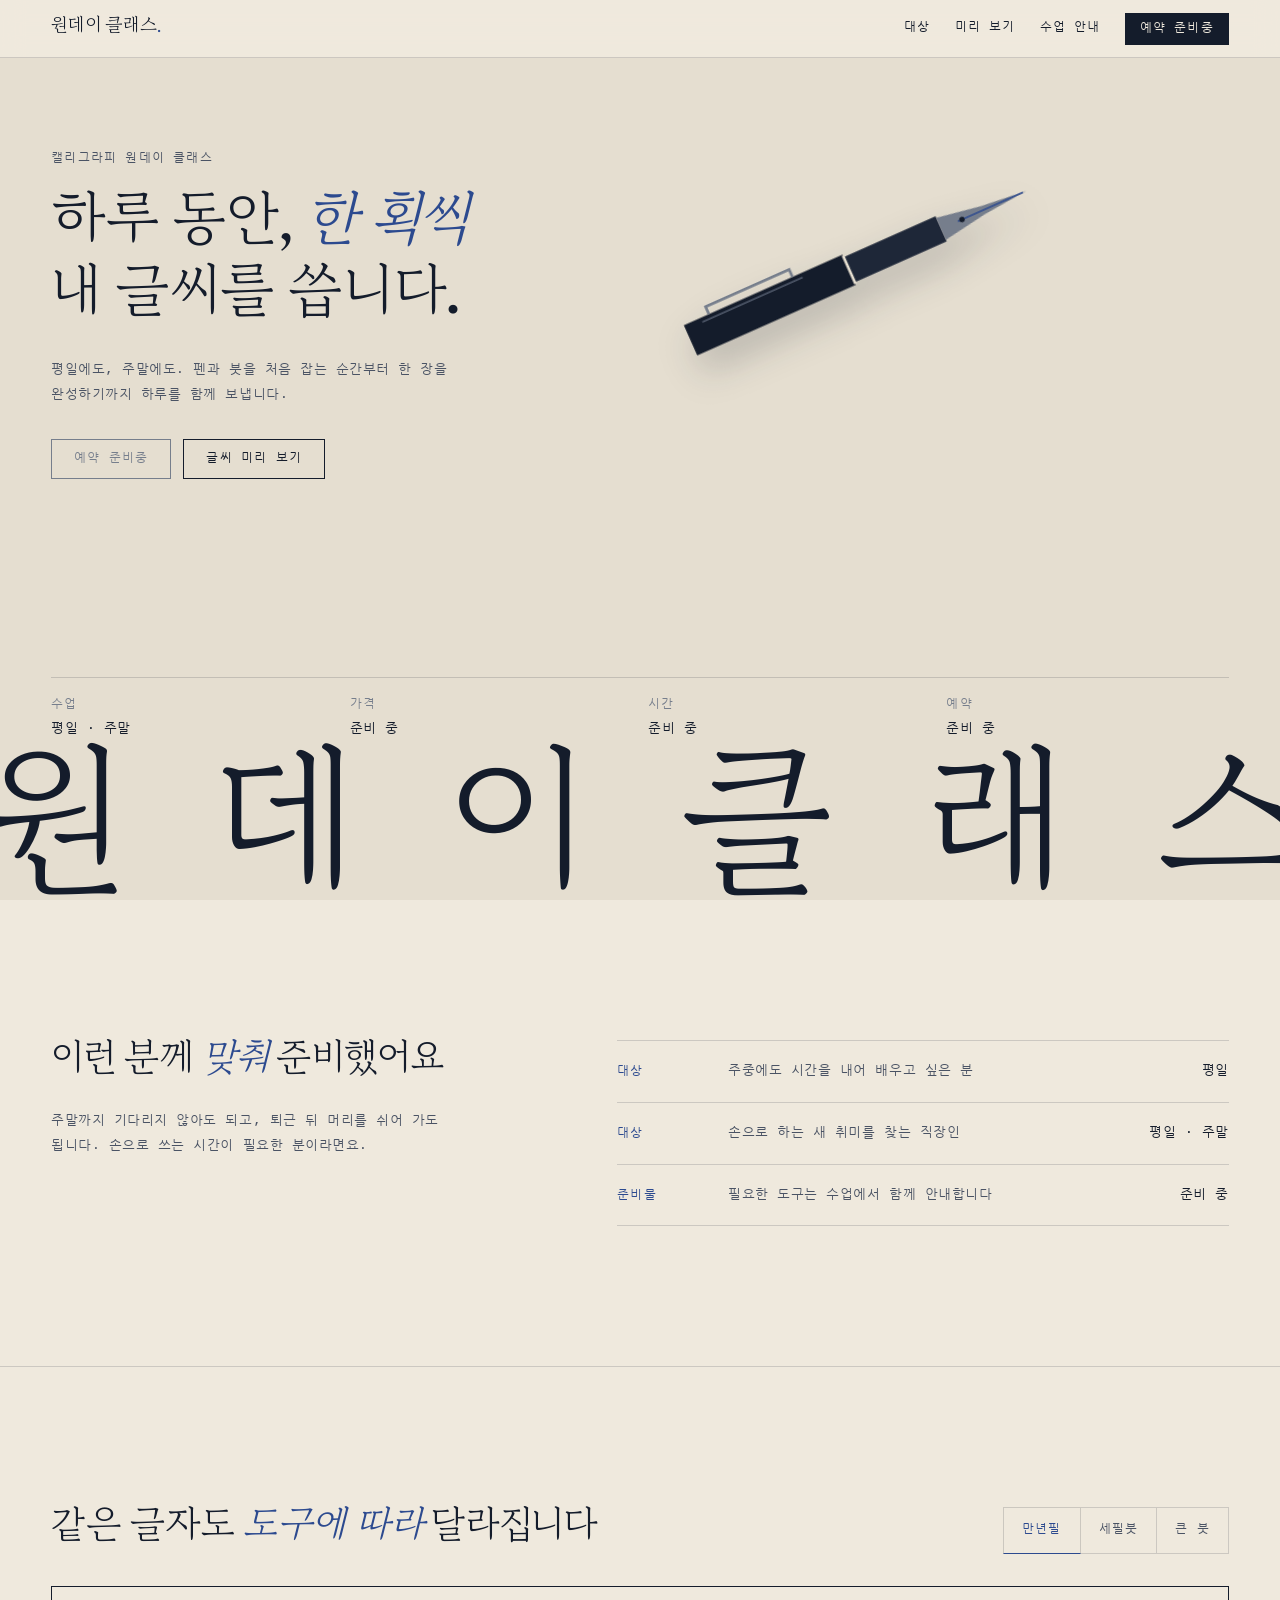
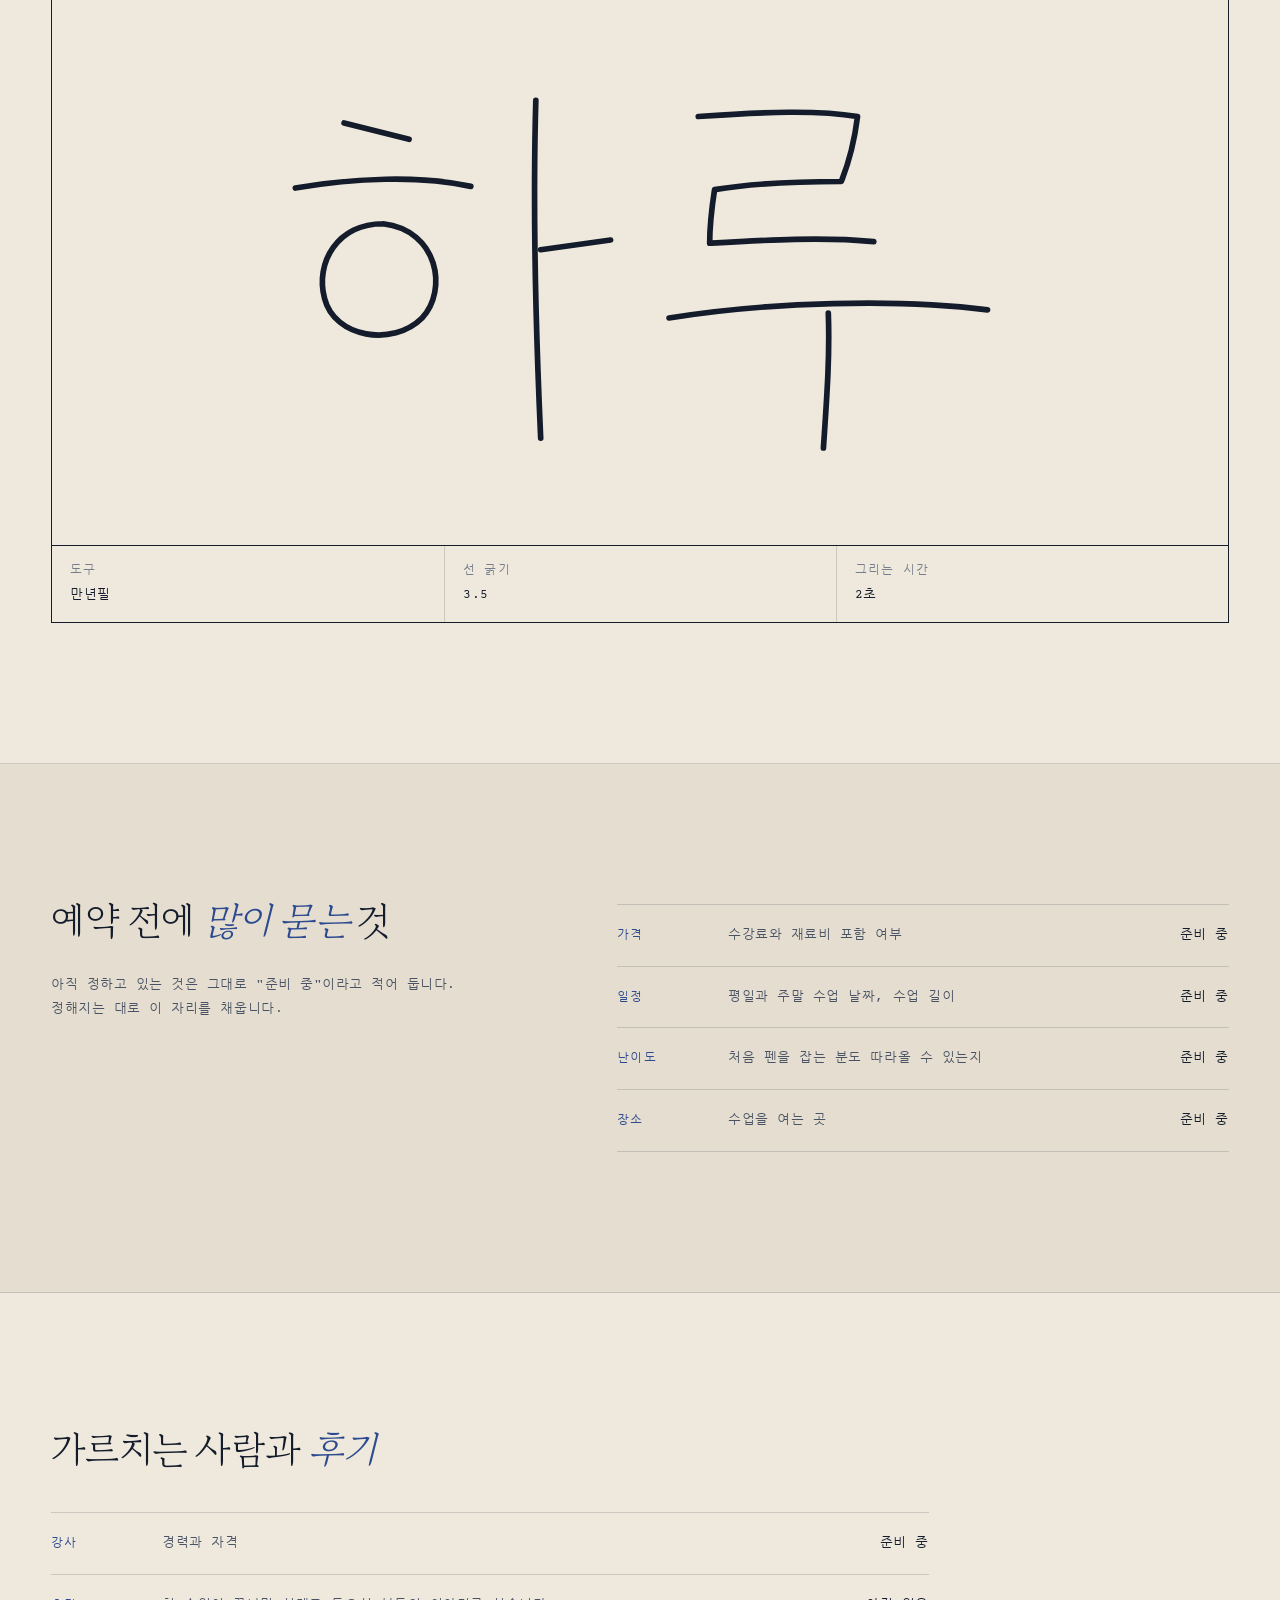
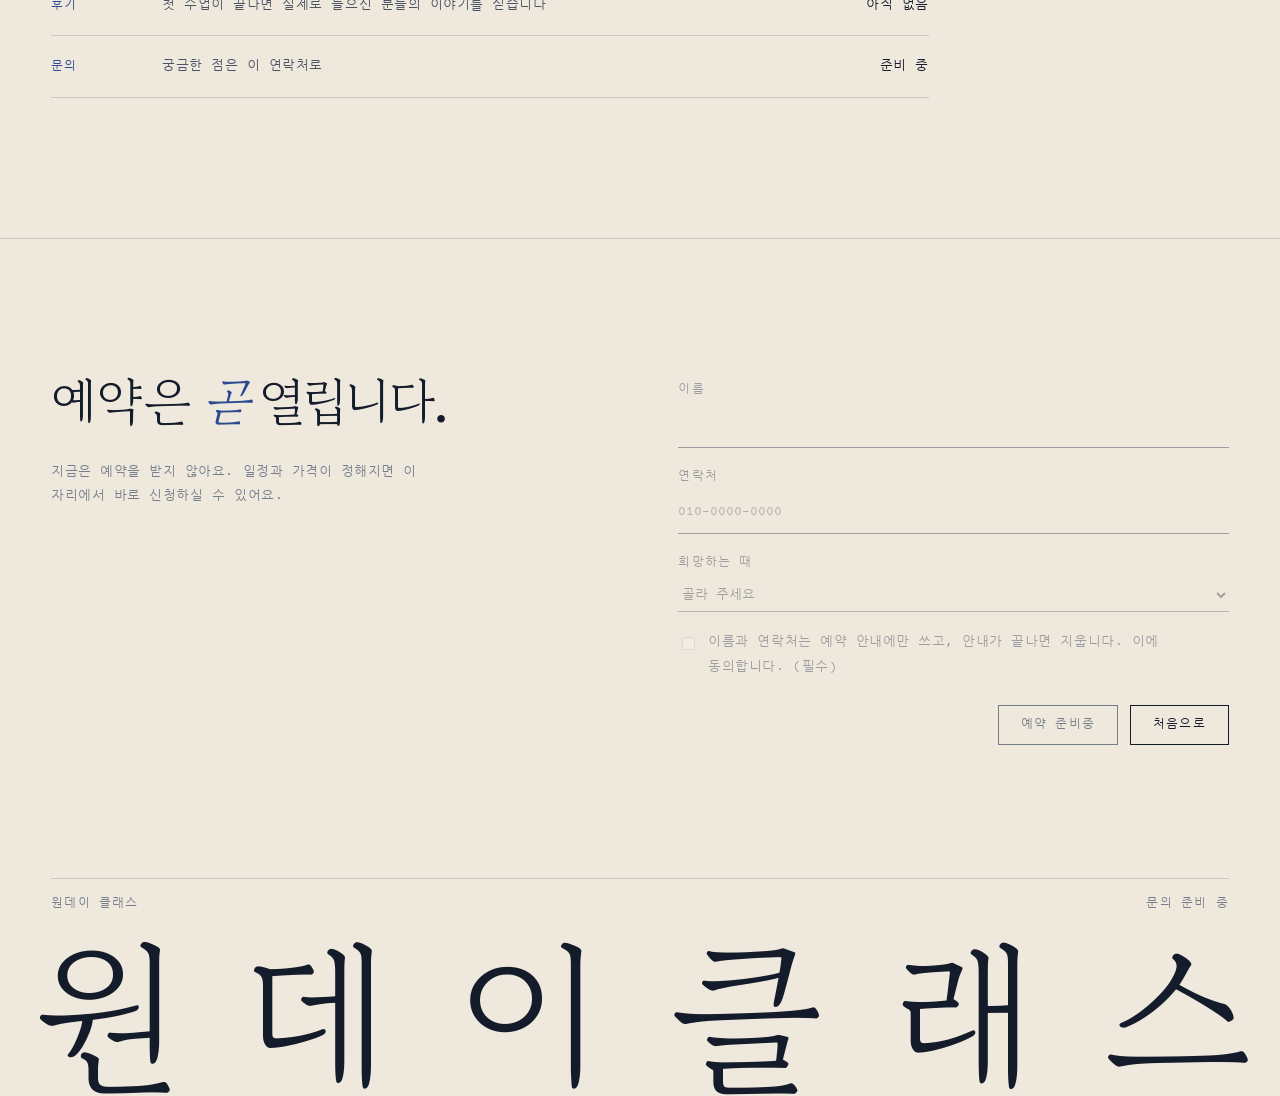
==== commit a35a698c: "예약 저장 기능(/api)과 /admin 관리자 페이지 추가 (예약은 계속 잠금) Co-Authored-By: Claude Opus 5.5 <noreply@anthropic.com" ====
--- a/index.html
+++ b/index.html
@@ -181,7 +181,8 @@
                 <option value="weekend">주말</option>
               </select>
             </label>
-            <label class="consent"><input type="checkbox" name="consent" required><span>예약 안내를 위해 이름과 연락처를 모으고 쓰는 데 동의합니다. (필수)</span></label>
+            <label class="trap" aria-hidden="true">비워 두세요<input type="text" name="website" tabindex="-1" autocomplete="off"></label>
+            <label class="consent"><input type="checkbox" name="consent" required><span>이름과 연락처는 예약 안내에만 쓰고, 안내가 끝나면 지웁니다. 이에 동의합니다. (필수)</span></label>
             <div class="actions">
               <button class="btn" type="submit" data-booking-submit>예약 준비중</button>
               <a class="btn btn-ghost" href="#top">처음으로</a>
--- a/styles.css
+++ b/styles.css
@@ -214,6 +214,7 @@
   padding: 8px 0;
 }
 .form input:focus-visible, .form select:focus-visible { outline: none; border-bottom-color: var(--blue); }
+.form .trap { position: absolute; left: -9999px; width: 1px; height: 1px; overflow: hidden; }
 .form .consent { grid-template-columns: auto 1fr; gap: 10px; align-items: start; color: var(--ink-2); }
 .form .consent input { margin-top: 7px; accent-color: var(--ink); }
 .form .actions { justify-content: flex-end; margin-top: 8px; }
